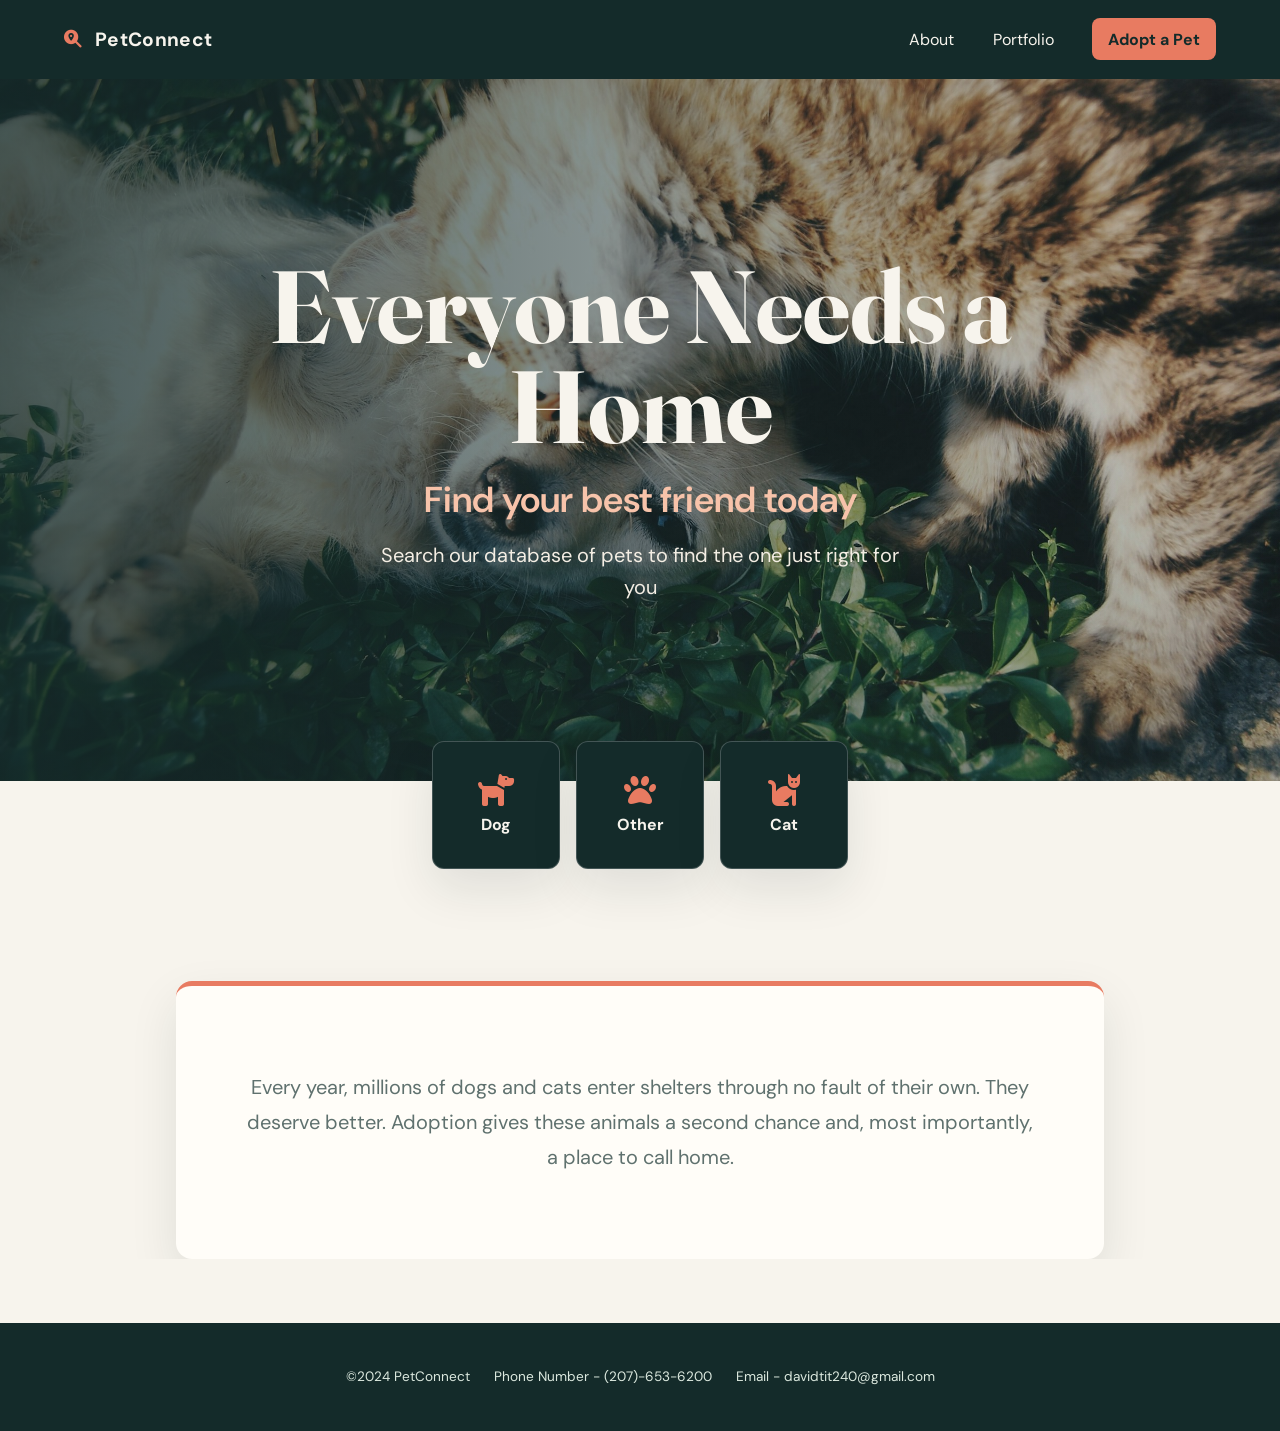
==== index.html @ 0ea26819 "Big Vibe Commit" ====
<!DOCTYPE html>
<html lang="en">
<head>
    <meta charset="UTF-8">
    <meta name="viewport" content="width=device-width, initial-scale=1.0">
    <title>PetConnect | Find a pet to love</title>
    <link rel="stylesheet" href="./css/common.css">
    <link rel="stylesheet" href="./css/style.css">
    <link rel="stylesheet" href="https://cdnjs.cloudflare.com/ajax/libs/font-awesome/6.4.2/css/all.min.css" integrity="sha512-z3gLpd7yknf1YoNbCzqRKc4qyor8gaKU1qmn+CShxbuBusANI9QpRohGBreCFkKxLhei6S9CQXFEbbKuqLg0DA==" crossorigin="anonymous" referrerpolicy="no-referrer" />
    <link rel="preconnect" href="https://fonts.googleapis.com">
    <link rel="preconnect" href="https://fonts.gstatic.com" crossorigin>
    <link href="https://fonts.googleapis.com/css2?family=Inter:wght@100..900&display=swap" rel="stylesheet">
</head>
<body>
    <header class="site-header">

        <div class="header-left">
            
            <i class="fa-solid fa-magnifying-glass-location"></i>
            
            <a href="./index.html"><span class="web-name">PetConnect</span></a>

        </div>


        <button class="hamburger-button" type="button" aria-label="Open menu" aria-expanded="false"><i class="bars fa-solid fa-bars"></i></button>
        
        
        <ul class="links">
            <li class="items"><a href="./html/about.html">About</a></li>
            <li class="items"><a href="./html/portfolio.html">Portfolio</a></li>
            <!-- <li class="items"><button><p>Adopt a Pet</p></button></li> -->
            <li class="items">
                <form action="./html/search.html" method="get">
                    <button type="submit" >Adopt a Pet</button>
                </form>
            </li>
        </ul>


    </header>

    <div class="hamburger-con">

        <div class="exit"><button><i class="fa-solid fa-x"></i></button></div>

        <div class="hamburger-option">
            <a href="./html/about.html">About</a>
        </div>

        <div class="hamburger-option">
            <a href="./html/portfolio.html">Portfolio</a>
        </div>

        <div class="hamburger-option">

            <form action="./html/search.html" method="get">

                <button type="submit">Adopt a Pet</button>

            </form>
            
        </div>

    </div>

    <main>

        <div class="hero">
            

            <!-- <img src="./img/alec-favale-Ivzo69e18nk-unsplash (1).jpg" alt=""> -->

            <div class="hero-txt">

                <div class="hero-title">

                    <p>Everyone Needs a Home</p>

                </div>

                <div class="hero-subtitle">
                    
                    <p>Find your best friend today</p>

                </div>

                <div class="hero-subtext">

                    <p>Search our database of pets to find the one just right for you</p>

                </div>
            </div>

        </div>

        <div class="pet-button-con">

            <form action="./html/search.html" method="get">

                <button type="submit" class="dog-button">
                    <i class="fa-solid fa-dog"></i>

                    <p>Dog</p>
                </button>

            </form>



            <form action="./html/search.html" method="get">

                <button type="submit" class="other-button">

                    <i class="fa-solid fa-paw"></i>

                    <p>Other</p>
                    
                </button>

            </form>

            <form action="./html/search.html" method="get">

                <button type="submit" class="cat-button">
                    
                    <i class="fa-solid fa-cat"></i>

                    <p>Cat</p>
                    
                </button>

            </form>

        </div>

        <div class="cta">

            <p>Every year, millions of dogs and cats enter shelters through no fault of their own. They deserve better. Adoption gives these animals a second chance and, most importantly, a place to call home.</p>

        </div>  

    </main>

    <footer>

        <div class="contact-info">

            <div class="copyright"><p>©2024 PetConnect</p></div>

            <div class="number"><p>Phone Number - (207)-653-6200</p></div>

            <div class="email"><p>Email - davidtit240@gmail.com</p></div>

        </div>

    </footer>

    <script src="./js/navigation.js"></script>
</body>
</html>
---- css/common.css ----
@import url('https://fonts.googleapis.com/css2?family=DM+Sans:wght@400;500;600;700&family=Fraunces:opsz,wght@9..144,600;9..144,700&display=swap');

:root {
    --ink: #142b2a;
    --muted: #5f716e;
    --paper: #f7f4ed;
    --surface: #fffdf8;
    --coral: #e87b61;
    --coral-dark: #bf594c;
    --sage: #dce9df;
    --line: #d8dfd8;
    --focus: #e7ad3f;
    --shadow: 0 1.25rem 3rem rgb(20 43 42 / 10%);
}

*,
*::before,
*::after { box-sizing: border-box; }

html { scroll-behavior: smooth; }

body {
    min-width: 320px;
    margin: 0;
    background: var(--paper);
    color: var(--ink);
    font-family: 'DM Sans', sans-serif;
}

button, input, select { font: inherit; }
button, a, select, input { -webkit-tap-highlight-color: transparent; }
button, a { cursor: pointer; }
a { color: inherit; }
ul { margin: 0; padding: 0; list-style: none; }

h1, h2, h3 { font-family: 'Fraunces', serif; line-height: 1.05; }

.site-header {
    position: relative;
    z-index: 5;
    display: flex;
    align-items: center;
    justify-content: space-between;
    gap: 2rem;
    padding: 1.15rem clamp(1.25rem, 5vw, 5rem);
    background: var(--ink);
    color: var(--paper);
}

.header-left { display: flex; align-items: center; gap: 0.8rem; }
.header-left > i { color: var(--coral); font-size: 1.1rem; }
.header-left a { color: var(--paper); text-decoration: none; }
.web-name { font-size: 1.2rem; font-weight: 700; letter-spacing: 0.02em; }

.links { display: flex; align-items: center; gap: clamp(1rem, 3vw, 2.5rem); }
.links a, .hamburger-option a { text-decoration: none; }
.links a:hover, .links a:focus-visible, .hamburger-option a:hover, .hamburger-option a:focus-visible { color: var(--coral); }
.links form, .hamburger-option form { margin: 0; }
.links button, .hamburger-option button {
    padding: 0.65rem 1rem;
    border: 0;
    border-radius: 0.5rem;
    background: var(--coral);
    color: var(--ink);
    font-weight: 700;
}
.links button:hover, .links button:focus-visible, .hamburger-option button:hover, .hamburger-option button:focus-visible { background: #f2a186; }

.hamburger-button { display: none; border: 0; background: transparent; color: var(--paper); font-size: 1.45rem; }
.hamburger-con { display: none; }

footer { margin-top: 4rem; padding: 2rem clamp(1.25rem, 5vw, 5rem); background: var(--ink); color: var(--paper); }
.contact-info { display: flex; justify-content: center; flex-wrap: wrap; gap: 0.5rem 1.5rem; color: #dce9df; font-size: 0.85rem; text-align: center; }

:focus-visible { outline: 3px solid var(--focus); outline-offset: 3px; }

@media (max-width: 700px) {
    .site-header { padding: 1rem 1.25rem; }
    .links { display: none; }
    .hamburger-button { display: block; }
    .hamburger-con {
        position: absolute;
        top: 0.75rem;
        right: 0.75rem;
        z-index: 10;
        display: none;
        width: min(19rem, calc(100vw - 1.5rem));
        padding: 1rem;
        border-radius: 0.8rem;
        background: var(--ink);
        color: var(--paper);
        box-shadow: var(--shadow);
    }
    .hamburger-con.is-open { display: flex; flex-direction: column; gap: 1rem; }
    .exit { display: flex; justify-content: flex-end; }
    .exit button { border: 0; background: transparent; color: var(--paper); font-size: 1.2rem; }
    .hamburger-option { font-size: 1.05rem; }
}

@media (prefers-reduced-motion: reduce) { html { scroll-behavior: auto; } }
---- css/style.css ----
main { overflow: hidden; }

.hero {
    position: relative;
    display: grid;
    min-height: min(44rem, 78vh);
    place-items: center;
    padding: clamp(5rem, 12vw, 9rem) 1.25rem;
    isolation: isolate;
    background: url('../img/krista-mangulsone-9gz3wfHr65U-unsplash.jpg') center / cover;
}

.hero::before {
    position: absolute;
    inset: 0;
    z-index: -1;
    background: linear-gradient(90deg, rgb(20 43 42 / 78%), rgb(20 43 42 / 18%)), linear-gradient(0deg, rgb(20 43 42 / 20%), transparent 55%);
    content: '';
}

.hero-txt {
    width: min(100%, 58rem);
    color: var(--paper);
    text-align: center;
}

.hero-txt p { margin: 0; }
.hero-title { max-width: 52rem; margin: 0 auto; font-family: 'Fraunces', serif; font-size: clamp(3rem, 8vw, 6.75rem); font-weight: 700; line-height: 0.98; }
.hero-subtitle { margin-top: 1.25rem; color: #f7c3aa; font-size: clamp(1.35rem, 3vw, 2.25rem); font-weight: 600; }
.hero-subtext { max-width: 34rem; margin: 1rem auto 0; color: #f4eee4; font-size: clamp(1rem, 2vw, 1.25rem); line-height: 1.6; }

.pet-button-con {
    display: grid;
    grid-template-columns: repeat(3, minmax(0, 8rem));
    justify-content: center;
    gap: 1rem;
    margin: -2.5rem auto 0;
    position: relative;
    z-index: 2;
    width: min(100% - 2rem, 27rem);
}

.pet-button-con form { margin: 0; }
.pet-button-con button {
    display: grid;
    width: 100%;
    min-height: 8rem;
    place-items: center;
    align-content: center;
    gap: 0.55rem;
    border: 1px solid rgb(255 255 255 / 20%);
    border-radius: 0.75rem;
    background: var(--ink);
    color: var(--paper);
    box-shadow: var(--shadow);
    transition: transform 180ms ease, background 180ms ease;
}

.pet-button-con button:hover, .pet-button-con button:focus-visible { transform: translateY(-0.35rem); background: var(--coral-dark); }
.pet-button-con button p { margin: 0; font-size: 1rem; font-weight: 700; }
.pet-button-con button i { color: var(--coral); font-size: 2rem; }

.cta {
    width: min(100% - 2rem, 58rem);
    margin: clamp(4rem, 9vw, 7rem) auto 0;
    padding: clamp(2rem, 5vw, 4rem);
    border-top: 0.35rem solid var(--coral);
    border-radius: 1rem;
    background: var(--surface);
    box-shadow: var(--shadow);
    color: var(--muted);
    font-size: clamp(1rem, 2vw, 1.25rem);
    line-height: 1.75;
    text-align: center;
}

@media (max-width: 700px) {
    .hero { min-height: 34rem; }
    .pet-button-con { grid-template-columns: repeat(3, minmax(0, 1fr)); gap: 0.6rem; }
    .pet-button-con button { min-height: 6.25rem; }
    .pet-button-con button i { font-size: 1.5rem; }
}
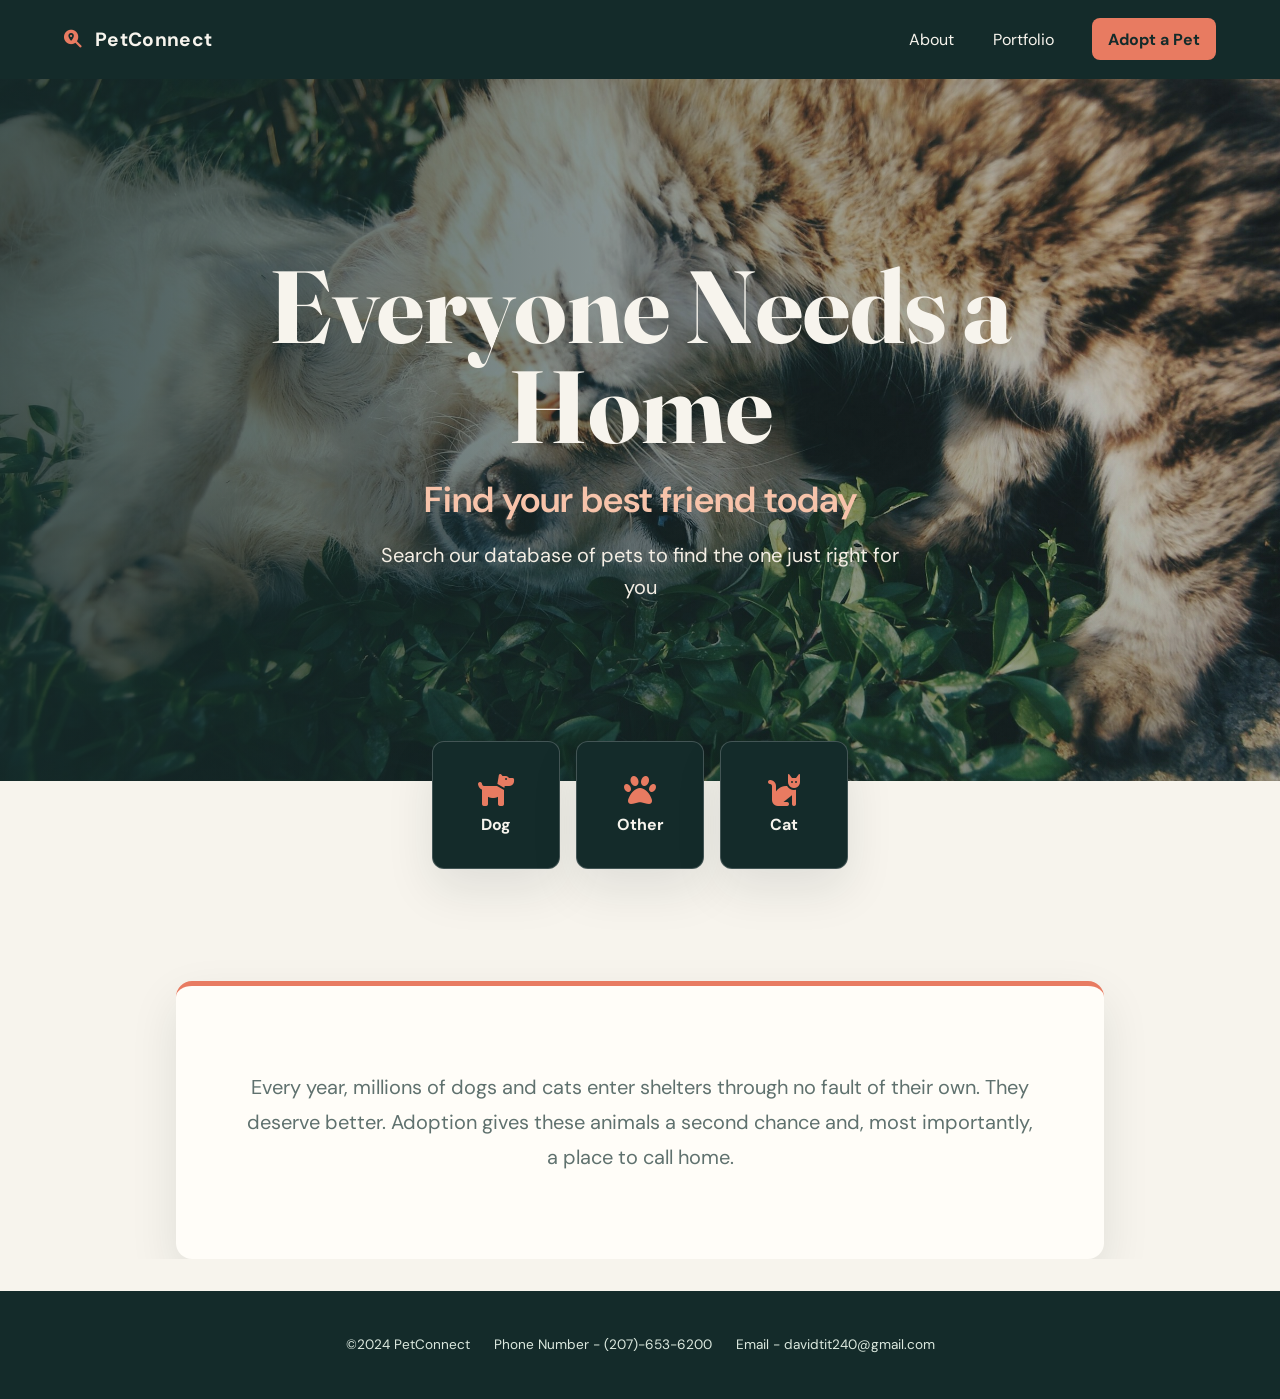
==== commit d8e2d92b: "Preselect species from animal buttons" ====
--- a/index.html
+++ b/index.html
@@ -98,6 +98,7 @@
 
             <form action="./html/search.html" method="get">
 
+                <input type="hidden" name="species" value="Dog">
                 <button type="submit" class="dog-button">
                     <i class="fa-solid fa-dog"></i>
 
@@ -110,6 +111,7 @@
 
             <form action="./html/search.html" method="get">
 
+                <input type="hidden" name="species" value="Rabbit">
                 <button type="submit" class="other-button">
 
                     <i class="fa-solid fa-paw"></i>
@@ -122,6 +124,7 @@
 
             <form action="./html/search.html" method="get">
 
+                <input type="hidden" name="species" value="Cat">
                 <button type="submit" class="cat-button">
                     
                     <i class="fa-solid fa-cat"></i>
--- a/css/common.css
+++ b/css/common.css
@@ -21,6 +21,7 @@
 
 body {
     min-width: 320px;
+    min-height: 100vh;
     margin: 0;
     background: var(--paper);
     color: var(--ink);
@@ -69,7 +70,7 @@
 .hamburger-button { display: none; border: 0; background: transparent; color: var(--paper); font-size: 1.45rem; }
 .hamburger-con { display: none; }
 
-footer { margin-top: 4rem; padding: 2rem clamp(1.25rem, 5vw, 5rem); background: var(--ink); color: var(--paper); }
+footer { margin-top: 2rem; padding: 2rem clamp(1.25rem, 5vw, 5rem); background: var(--ink); color: var(--paper); }
 .contact-info { display: flex; justify-content: center; flex-wrap: wrap; gap: 0.5rem 1.5rem; color: #dce9df; font-size: 0.85rem; text-align: center; }
 
 :focus-visible { outline: 3px solid var(--focus); outline-offset: 3px; }
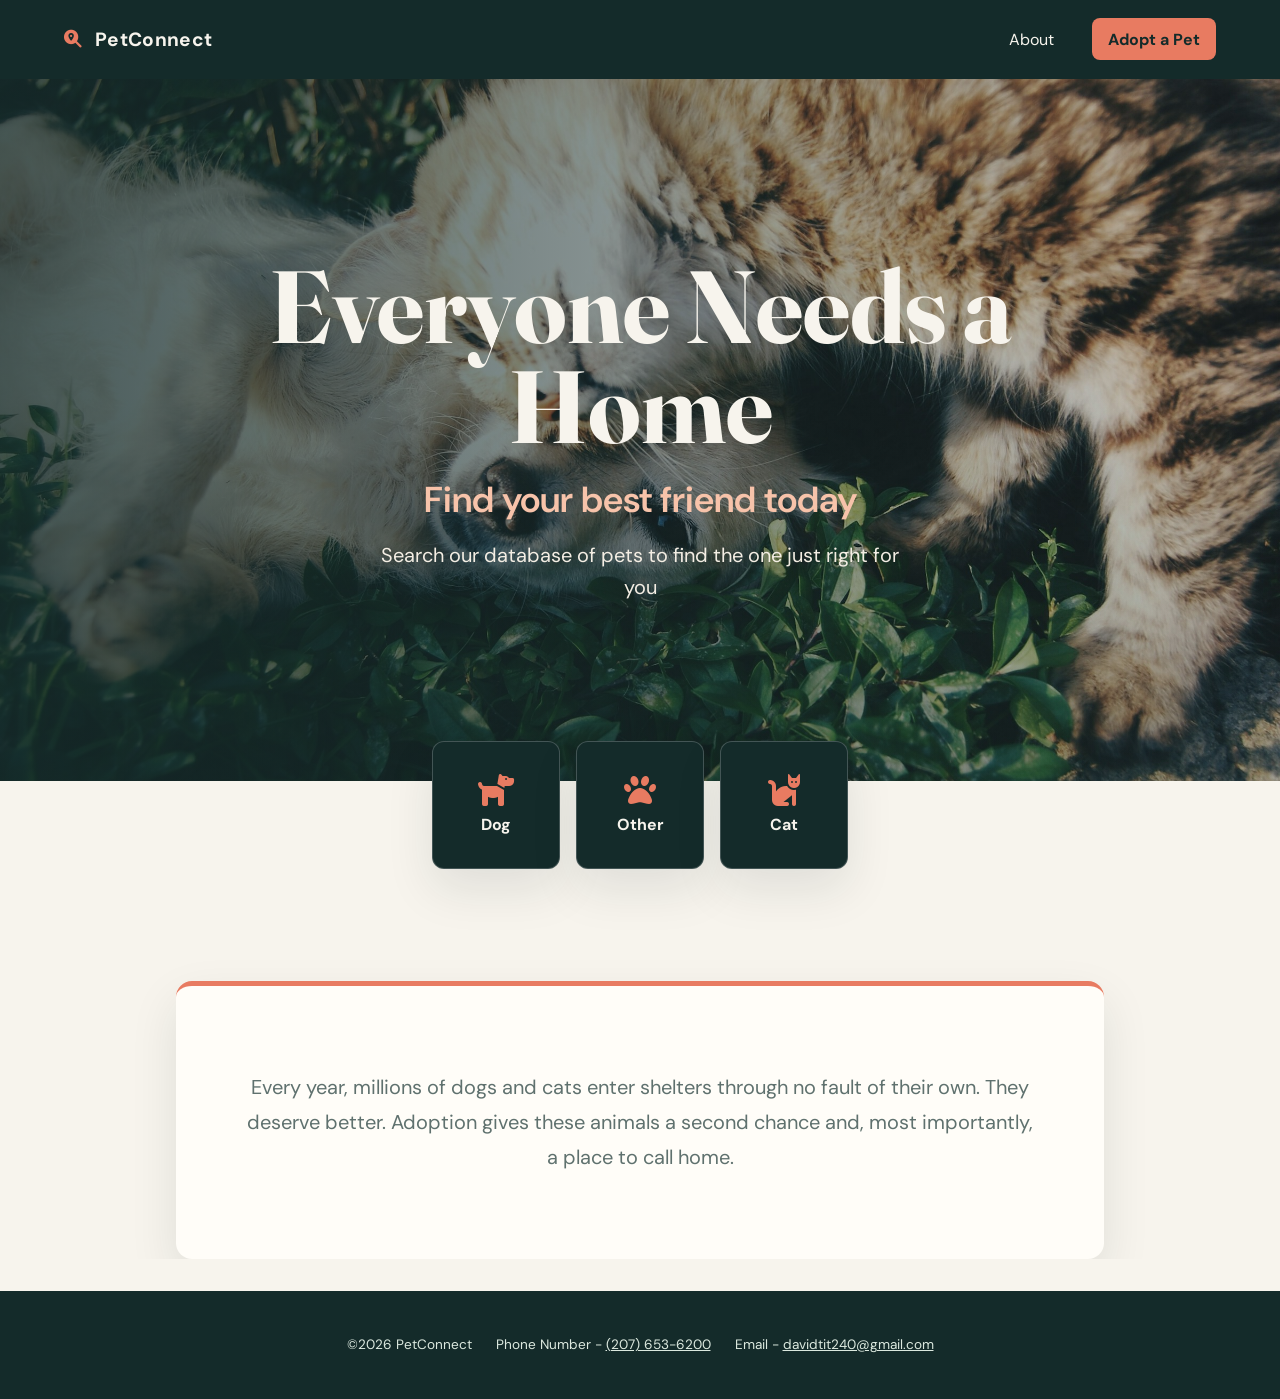
==== commit fde7d276: "Cleanup" ====
--- a/index.html
+++ b/index.html
@@ -7,9 +7,6 @@
     <link rel="stylesheet" href="./css/common.css">
     <link rel="stylesheet" href="./css/style.css">
     <link rel="stylesheet" href="https://cdnjs.cloudflare.com/ajax/libs/font-awesome/6.4.2/css/all.min.css" integrity="sha512-z3gLpd7yknf1YoNbCzqRKc4qyor8gaKU1qmn+CShxbuBusANI9QpRohGBreCFkKxLhei6S9CQXFEbbKuqLg0DA==" crossorigin="anonymous" referrerpolicy="no-referrer" />
-    <link rel="preconnect" href="https://fonts.googleapis.com">
-    <link rel="preconnect" href="https://fonts.gstatic.com" crossorigin>
-    <link href="https://fonts.googleapis.com/css2?family=Inter:wght@100..900&display=swap" rel="stylesheet">
 </head>
 <body>
     <header class="site-header">
@@ -23,12 +20,11 @@
         </div>
 
 
-        <button class="hamburger-button" type="button" aria-label="Open menu" aria-expanded="false"><i class="bars fa-solid fa-bars"></i></button>
+        <button class="hamburger-button" type="button" aria-label="Open menu" aria-controls="mobile-menu" aria-expanded="false"><i class="bars fa-solid fa-bars" aria-hidden="true"></i></button>
         
         
         <ul class="links">
             <li class="items"><a href="./html/about.html">About</a></li>
-            <li class="items"><a href="./html/portfolio.html">Portfolio</a></li>
             <!-- <li class="items"><button><p>Adopt a Pet</p></button></li> -->
             <li class="items">
                 <form action="./html/search.html" method="get">
@@ -40,16 +36,12 @@
 
     </header>
 
-    <div class="hamburger-con">
+    <div class="hamburger-con" id="mobile-menu">
 
-        <div class="exit"><button><i class="fa-solid fa-x"></i></button></div>
+        <div class="exit"><button type="button" aria-label="Close menu"><i class="fa-solid fa-x" aria-hidden="true"></i></button></div>
 
         <div class="hamburger-option">
             <a href="./html/about.html">About</a>
-        </div>
-
-        <div class="hamburger-option">
-            <a href="./html/portfolio.html">Portfolio</a>
         </div>
 
         <div class="hamburger-option">
@@ -111,7 +103,7 @@
 
             <form action="./html/search.html" method="get">
 
-                <input type="hidden" name="species" value="Rabbit">
+                <input type="hidden" name="species" value="no-pref">
                 <button type="submit" class="other-button">
 
                     <i class="fa-solid fa-paw"></i>
@@ -149,11 +141,11 @@
 
         <div class="contact-info">
 
-            <div class="copyright"><p>©2024 PetConnect</p></div>
+            <div class="copyright"><p>©2026 PetConnect</p></div>
 
-            <div class="number"><p>Phone Number - (207)-653-6200</p></div>
+            <div class="number"><p>Phone Number - <a href="tel:+12076536200">(207) 653-6200</a></p></div>
 
-            <div class="email"><p>Email - davidtit240@gmail.com</p></div>
+            <div class="email"><p>Email - <a href="mailto:davidtit240@gmail.com">davidtit240@gmail.com</a></p></div>
 
         </div>
 
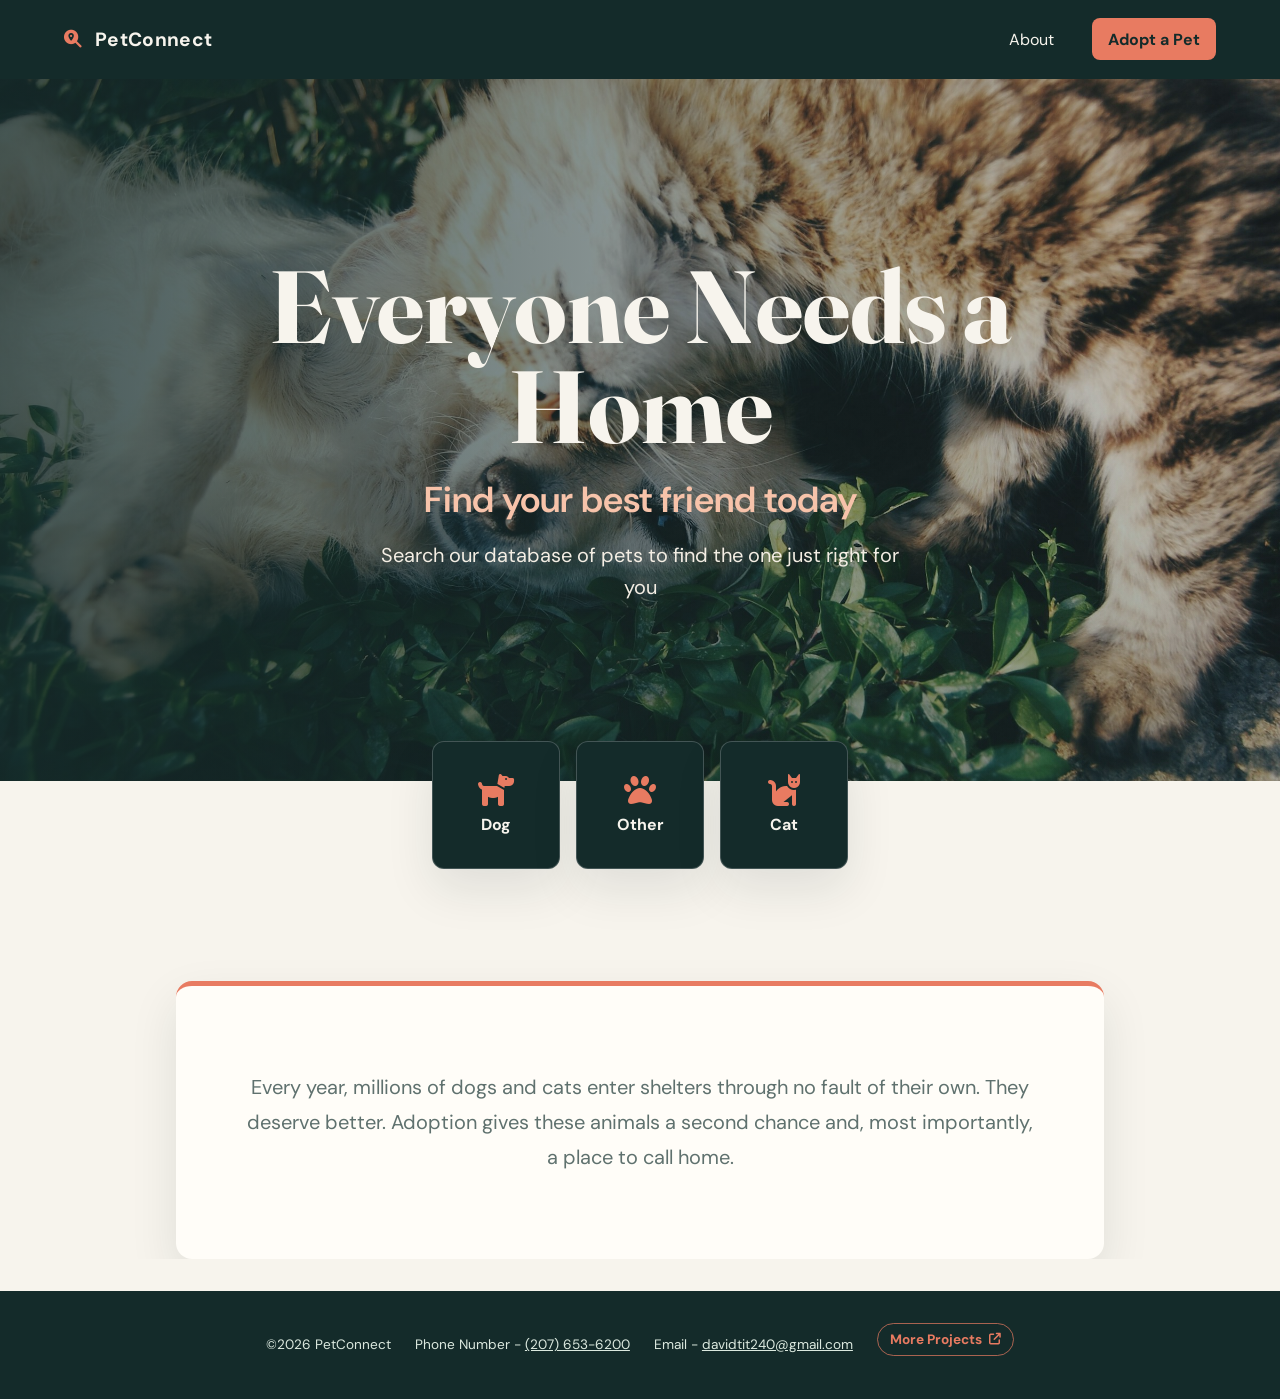
==== commit 33330c7f: "Add link to portfolio" ====
--- a/index.html
+++ b/index.html
@@ -146,6 +146,7 @@
             <div class="number"><p>Phone Number - <a href="tel:+12076536200">(207) 653-6200</a></p></div>
 
             <div class="email"><p>Email - <a href="mailto:davidtit240@gmail.com">davidtit240@gmail.com</a></p></div>
+            <div class="projects-link"><a href="https://quilhar.github.io/David-Web-Portfolio/" target="_blank" rel="noopener noreferrer">More Projects <i class="fa-solid fa-arrow-up-right-from-square" aria-hidden="true"></i></a></div>
 
         </div>
 
--- a/css/common.css
+++ b/css/common.css
@@ -72,6 +72,10 @@
 
 footer { margin-top: 2rem; padding: 2rem clamp(1.25rem, 5vw, 5rem); background: var(--ink); color: var(--paper); }
 .contact-info { display: flex; justify-content: center; flex-wrap: wrap; gap: 0.5rem 1.5rem; color: #dce9df; font-size: 0.85rem; text-align: center; }
+.contact-info a { color: inherit; }
+.projects-link a { display: inline-flex; align-items: center; gap: 0.45rem; padding: 0.45rem 0.75rem; border: 1px solid rgb(232 123 97 / 70%); border-radius: 999px; color: var(--coral); font-weight: 700; text-decoration: none; transition: background 180ms ease, border-color 180ms ease, color 180ms ease, transform 180ms ease; }
+.projects-link a:hover, .projects-link a:focus-visible { border-color: var(--coral); background: var(--coral); color: var(--ink); transform: translateY(-0.1rem); }
+.projects-link i { font-size: 0.75rem; }
 
 :focus-visible { outline: 3px solid var(--focus); outline-offset: 3px; }
 
